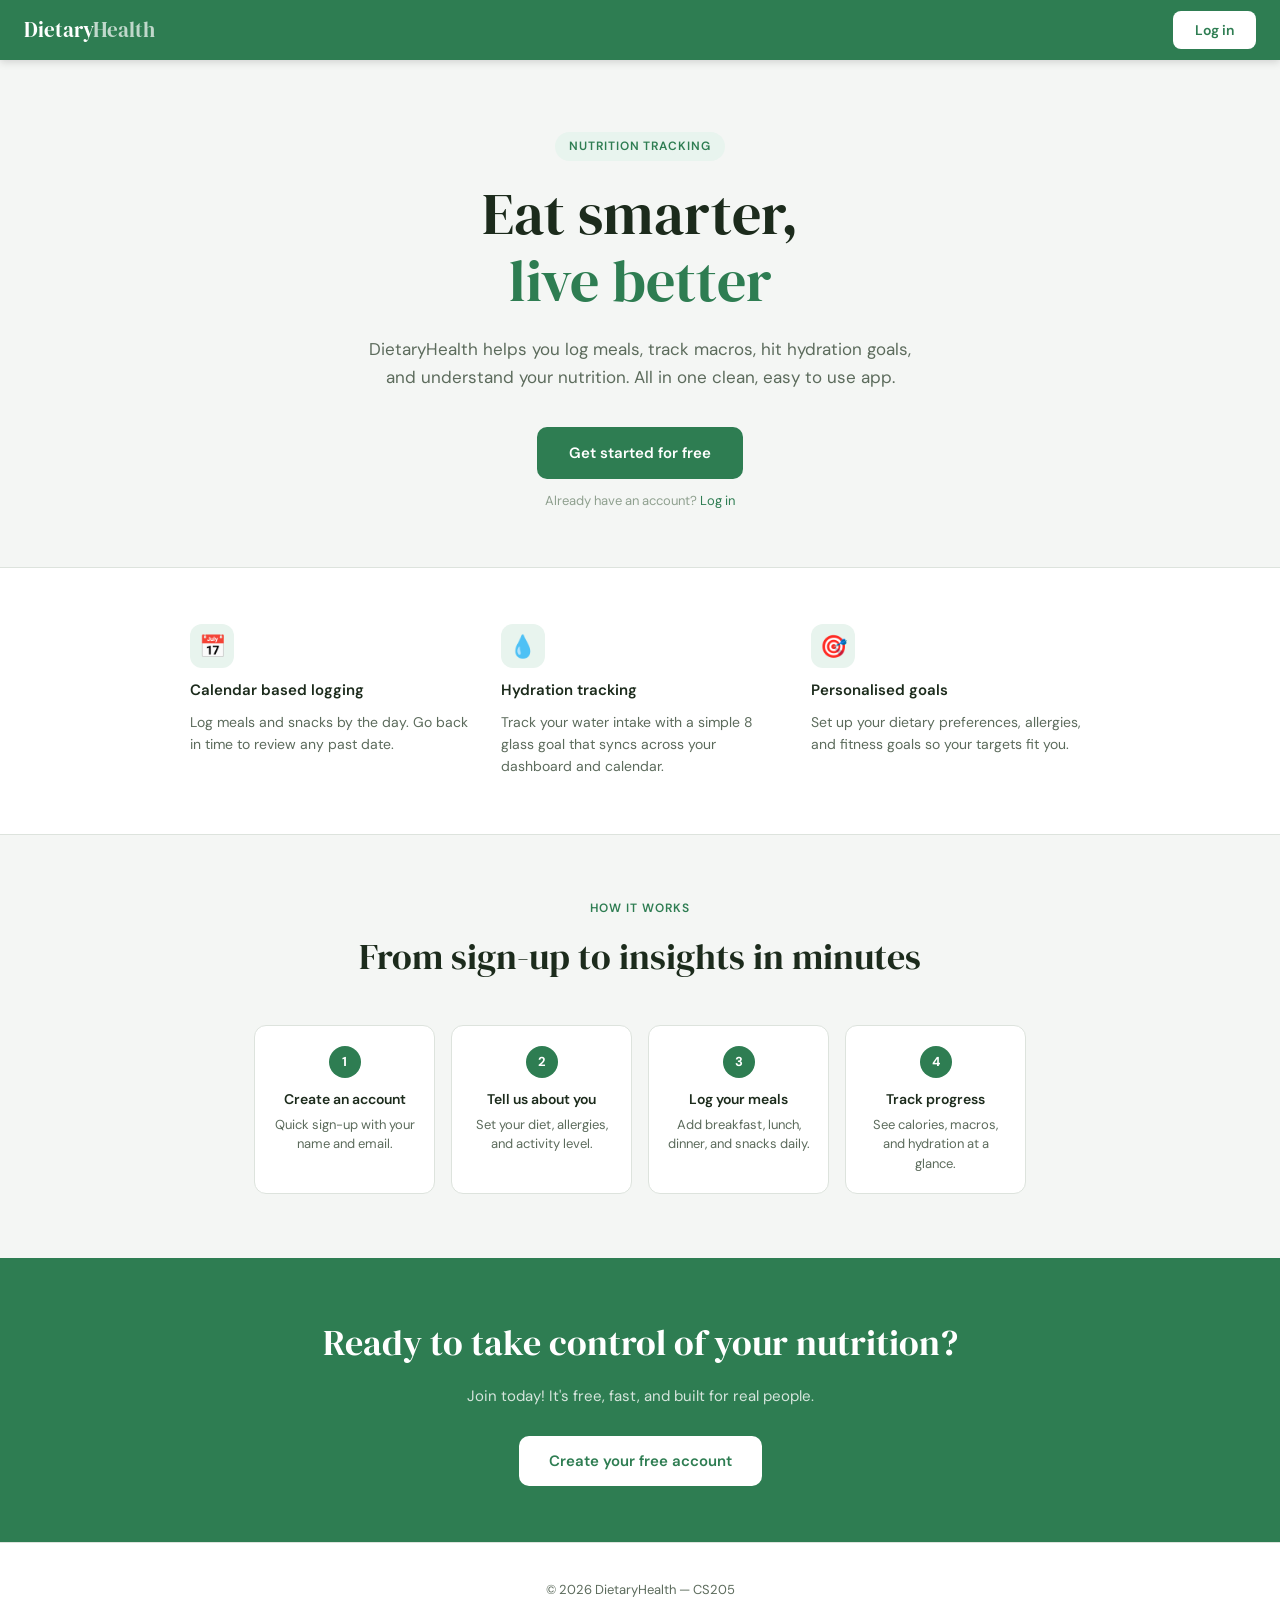
==== src/index.html @ 4d4fac88 "Fixed all the path errors with the index, login and register pages" ====
<!DOCTYPE html>
<html lang="en">
<head>
  <meta charset="UTF-8">
  <meta name="viewport" content="width=device-width, initial-scale=1.0">
  <title>DietaryHealth – Eat smarter, live better</title>
  <link rel="stylesheet" href="https://fonts.googleapis.com/css2?family=DM+Sans:wght@400;500;600&family=DM+Serif+Display&display=swap">
  <link rel="stylesheet" href="css/main.css">
  <style>
    /* ── Landing-page nav (no auth, just brand + login btn) ── */
    .nav {
      position: sticky; top: 0; z-index: 100;
      height: 60px;
      background: #2e7d52;
      box-shadow: 0 2px 8px rgba(0,0,0,0.15);
      display: flex; align-items: center;
      padding: 0 max(24px, env(safe-area-inset-left, 0px));
    }
    .nav-brand {
      font-family: 'DM Serif Display', Georgia, serif;
      font-size: 21px; font-weight: 400;
      color: #fff; text-decoration: none;
      flex: 1;
    }
    .nav-brand span { color: rgba(255,255,255,0.7); }
    .nav-login-btn {
      padding: 8px 22px;
      border-radius: 8px;
      background: #fff;
      color: #2e7d52;
      font-size: 14px; font-weight: 600;
      text-decoration: none;
      font-family: inherit;
      transition: background .15s, color .15s;
      border: none; cursor: pointer;
    }
    .nav-login-btn:hover { background: #f0faf4; text-decoration: none; }

    /* ── Hero ── */
    .hero {
      max-width: 760px;
      margin: 0 auto;
      padding: 72px max(24px, env(safe-area-inset-left, 0px)) 56px;
      text-align: center;
    }
    .hero-pill {
      display: inline-block;
      background: #e8f4ee;
      color: #2e7d52;
      font-size: 12px; font-weight: 600;
      letter-spacing: .08em; text-transform: uppercase;
      padding: 5px 14px; border-radius: 99px;
      margin-bottom: 20px;
    }
    .hero h1 {
      font-family: 'DM Serif Display', Georgia, serif;
      font-size: clamp(36px, 7vw, 58px);
      font-weight: 400;
      color: var(--fg);
      line-height: 1.15;
      text-wrap: balance;
      margin: 0 0 20px;
    }
    .hero h1 em { color: #2e7d52; font-style: normal; }
    .hero-sub {
      font-size: clamp(15px, 2vw, 17px);
      color: var(--fg-muted);
      max-width: 560px;
      margin: 0 auto 36px;
      line-height: 1.65;
    }
    .hero-cta {
      display: inline-flex; align-items: center; gap: 8px;
      background: #2e7d52; color: #fff;
      font-size: 15px; font-weight: 600;
      padding: 14px 32px; border-radius: 10px;
      text-decoration: none;
      transition: background .15s;
      border: none; cursor: pointer; font-family: inherit;
    }
    .hero-cta:hover { background: #1f5c3a; text-decoration: none; }
    .hero-cta-note {
      display: block; margin-top: 12px;
      font-size: 13px; color: var(--fg-subtle);
    }

    /* ── Feature strip ── */
    .features {
      background: var(--surface);
      border-top: 1px solid var(--border);
      border-bottom: 1px solid var(--border);
      padding: 56px max(24px, env(safe-area-inset-left, 0px));
    }
    .features-inner {
      max-width: 900px; margin: 0 auto;
      display: grid;
      grid-template-columns: repeat(3, 1fr);
      gap: 32px;
    }
    @media (max-width: 640px) { .features-inner { grid-template-columns: 1fr; gap: 24px; } }
    .feat {
      display: flex; flex-direction: column; gap: 10px;
    }
    .feat-icon {
      width: 44px; height: 44px; border-radius: 12px;
      background: #e8f4ee;
      display: flex; align-items: center; justify-content: center;
      font-size: 22px;
    }
    .feat-title { font-weight: 600; font-size: 15px; color: var(--fg); }
    .feat-desc  { font-size: 14px; color: var(--fg-muted); line-height: 1.55; }

    /* ── How it works ── */
    .how {
      max-width: 820px; margin: 0 auto;
      padding: 64px max(24px, env(safe-area-inset-left, 0px));
    }
    .how-eyebrow {
      text-align: center;
      font-size: 12px; font-weight: 600; letter-spacing: .08em; text-transform: uppercase;
      color: #2e7d52; margin-bottom: 10px;
    }
    .how h2 {
      font-family: 'DM Serif Display', Georgia, serif;
      font-size: clamp(26px, 4vw, 36px); font-weight: 400;
      text-align: center; color: var(--fg);
      text-wrap: balance; margin: 0 0 40px;
    }
    .steps {
      display: grid;
      grid-template-columns: repeat(4, 1fr);
      gap: 16px;
    }
    @media (max-width: 640px) { .steps { grid-template-columns: 1fr 1fr; } }
    @media (max-width: 380px)  { .steps { grid-template-columns: 1fr; } }
    .step {
      background: var(--surface);
      border: 1px solid var(--border);
      border-radius: 12px;
      padding: 20px 16px;
      text-align: center;
    }
    .step-num {
      width: 32px; height: 32px; border-radius: 50%;
      background: #2e7d52; color: #fff;
      font-size: 13px; font-weight: 700;
      display: inline-flex; align-items: center; justify-content: center;
      margin-bottom: 10px;
    }
    .step-title { font-weight: 600; font-size: 14px; color: var(--fg); margin-bottom: 4px; }
    .step-desc  { font-size: 13px; color: var(--fg-muted); line-height: 1.5; }

    /* ── Bottom CTA ── */
    .bottom-cta {
      background: #2e7d52;
      padding: 56px max(24px, env(safe-area-inset-left, 0px));
      text-align: center;
    }
    .bottom-cta h2 {
      font-family: 'DM Serif Display', Georgia, serif;
      font-size: clamp(24px, 4vw, 36px); font-weight: 400;
      color: #fff; margin: 0 0 12px; text-wrap: balance;
    }
    .bottom-cta p {
      color: rgba(255,255,255,0.8); font-size: 15px;
      margin: 0 0 28px;
    }
    .cta-white {
      display: inline-flex; align-items: center; gap: 8px;
      background: #fff; color: #2e7d52;
      font-size: 15px; font-weight: 600;
      padding: 13px 30px; border-radius: 10px;
      text-decoration: none;
      transition: background .15s;
    }
    .cta-white:hover { background: #f0faf4; text-decoration: none; }

    /* ── Footer ── */
    .footer {
      background: var(--surface);
      border-top: 1px solid var(--border);
      padding: 24px max(24px, env(safe-area-inset-left, 0px));
      text-align: center;
      font-size: 13px; color: var(--fg-muted);
    }
    .footer a { color: var(--fg-muted); }
    .footer a:hover { color: var(--accent); }
  </style>
</head>
<body>

<!-- ── Top Nav ── -->
<nav class="nav">
  <a class="nav-brand" href="index.html">Dietary<span>Health</span></a>
  <a class="nav-login-btn" href="login.html">Log in</a>
</nav>

<!-- ── Hero ── -->
<section class="hero">
  <div class="hero-pill">Nutrition Tracking</div>
  <h1>Eat smarter,<br><em>live better</em></h1>
  <p class="hero-sub">
    DietaryHealth helps you log meals, track macros, hit hydration goals, and understand
    your nutrition. All in one clean, easy to use app.
  </p>
  <a class="hero-cta" href="register.html">Get started for free</a>
  <span class="hero-cta-note">Already have an account? <a href="login.html" style="color:var(--accent)">Log in</a></span>
</section>

<!-- ── Feature strip ── -->
<section class="features">
  <div class="features-inner">
    <div class="feat">
      <div class="feat-icon">📅</div>
      <div class="feat-title">Calendar based logging</div>
      <div class="feat-desc">Log meals and snacks by the day. Go back in time to review any past date.</div>
    </div>
    <div class="feat">
      <div class="feat-icon">💧</div>
      <div class="feat-title">Hydration tracking</div>
      <div class="feat-desc">Track your water intake with a simple 8 glass goal that syncs across your dashboard and calendar.</div>
    </div>
    <div class="feat">
      <div class="feat-icon">🎯</div>
      <div class="feat-title">Personalised goals</div>
      <div class="feat-desc">Set up your dietary preferences, allergies, and fitness goals so your targets fit you.</div>
    </div>
  </div>
</section>

<!-- ── How it works ── -->
<section class="how">
  <div class="how-eyebrow">How it works</div>
  <h2>From sign-up to insights in minutes</h2>
  <div class="steps">
    <div class="step">
      <div class="step-num">1</div>
      <div class="step-title">Create an account</div>
      <div class="step-desc">Quick sign-up with your name and email.</div>
    </div>
    <div class="step">
      <div class="step-num">2</div>
      <div class="step-title">Tell us about you</div>
      <div class="step-desc">Set your diet, allergies, and activity level.</div>
    </div>
    <div class="step">
      <div class="step-num">3</div>
      <div class="step-title">Log your meals</div>
      <div class="step-desc">Add breakfast, lunch, dinner, and snacks daily.</div>
    </div>
    <div class="step">
      <div class="step-num">4</div>
      <div class="step-title">Track progress</div>
      <div class="step-desc">See calories, macros, and hydration at a glance.</div>
    </div>
  </div>
</section>

<!-- ── Bottom CTA ── -->
<section class="bottom-cta">
  <h2>Ready to take control of your nutrition?</h2>
  <p>Join today! It's free, fast, and built for real people.</p>
  <a class="cta-white" href="register.html">Create your free account</a>
</section>

<!-- ── Footer ── -->
<footer class="footer">
  <p>© 2026 DietaryHealth &mdash; CS205</p>
</footer>

</body>
</html>
---- src/css/main.css ----
/* ============================================================
   DietaryHealth — main.css
   Shared design tokens, layout, and components
   Used by: login, register, questionnaire, dashboard, calendar
   ============================================================ */

/* ── Google Fonts (also in each HTML <head>) ── */
@import url('https://fonts.googleapis.com/css2?family=DM+Sans:wght@400;500;600&family=DM+Serif+Display&display=swap');

/* ── Design tokens — clean green + slate palette ── */
:root {
  /* Backgrounds */
  --bg:             #f4f6f4;   /* very light sage tint */
  --surface:        #ffffff;
  --surface-raised: #ffffff;

  /* Borders */
  --border:         #dde3dd;

  /* Text */
  --fg:             #1c2b1c;   /* dark green-tinted black */
  --fg-muted:       #5c6b5c;
  --fg-subtle:      #8fa08f;

  /* Brand accent — forest green */
  --accent:         #2e7d52;
  --accent-light:   #e8f4ee;
  --accent-dark:    #1f5c3a;

  /* Danger — soft red */
  --danger:         #c0392b;
  --danger-light:   #fdf0ee;

  /* Chips / interactive surfaces */
  --chip-bg:        #eaf0ea;
  --chip-active:    #2e7d52;
  --chip-active-fg: #ffffff;

  /* Inputs */
  --input-bg:       #ffffff;

  /* Layout */
  --nav-h:          60px;
  --radius:         10px;
  --radius-sm:      6px;
  --shadow:         0 1px 4px rgba(0,0,0,0.06), 0 4px 16px rgba(0,0,0,0.04);
  --shadow-md:      0 2px 8px rgba(0,0,0,0.09), 0 8px 24px rgba(0,0,0,0.06);
}

@media (prefers-color-scheme: dark) {
  :root:not([data-theme="light"]) {
    --bg:             #111a11;
    --surface:        #192019;
    --surface-raised: #1f281f;
    --border:         #2a362a;
    --fg:             #e8f0e8;
    --fg-muted:       #8fa08f;
    --fg-subtle:      #5c6b5c;
    --accent:         #4caf78;
    --accent-light:   #162a1e;
    --accent-dark:    #70c898;
    --danger:         #e05a4e;
    --danger-light:   #2a1010;
    --chip-bg:        #1f281f;
    --chip-active:    #4caf78;
    --chip-active-fg: #0a1a0e;
    --input-bg:       #151e15;
    --shadow:         0 1px 4px rgba(0,0,0,0.3), 0 4px 16px rgba(0,0,0,0.2);
    --shadow-md:      0 2px 8px rgba(0,0,0,0.4), 0 8px 24px rgba(0,0,0,0.3);
    color-scheme: dark;
  }
}
:root[data-theme="dark"] {
  --bg:             #111a11;
  --surface:        #192019;
  --surface-raised: #1f281f;
  --border:         #2a362a;
  --fg:             #e8f0e8;
  --fg-muted:       #8fa08f;
  --fg-subtle:      #5c6b5c;
  --accent:         #4caf78;
  --accent-light:   #162a1e;
  --accent-dark:    #70c898;
  --danger:         #e05a4e;
  --danger-light:   #2a1010;
  --chip-bg:        #1f281f;
  --chip-active:    #4caf78;
  --chip-active-fg: #0a1a0e;
  --input-bg:       #151e15;
  --shadow:         0 1px 4px rgba(0,0,0,0.3), 0 4px 16px rgba(0,0,0,0.2);
  --shadow-md:      0 2px 8px rgba(0,0,0,0.4), 0 8px 24px rgba(0,0,0,0.3);
  color-scheme: dark;
}

/* ── Reset ── */
*, *::before, *::after { box-sizing: border-box; }
body {
  background: var(--bg);
  color: var(--fg);
  font-family: 'DM Sans', system-ui, sans-serif;
  font-size: 15px;
  line-height: 1.6;
  margin: 0;
  min-height: 100vh;
}
img { max-width: 100%; display: block; }
a { color: var(--accent); text-decoration: none; }
a:hover { text-decoration: underline; }

/* ── Top nav ── */
.nav {
  position: sticky;
  top: 0;
  z-index: 100;
  height: var(--nav-h);
  background: var(--accent);
  box-shadow: 0 2px 8px rgba(0,0,0,0.15);
  display: flex;
  align-items: center;
  padding: 0 max(20px, env(safe-area-inset-left, 0px));
  gap: 8px;
}
.nav-brand {
  font-family: 'DM Serif Display', Georgia, serif;
  font-size: 20px;
  font-weight: 400;
  color: #fff;
  text-decoration: none;
  flex-shrink: 0;
  margin-right: 8px;
}
.nav-brand span { color: rgba(255,255,255,0.75); }
.nav-links {
  display: flex;
  gap: 2px;
  flex: 1;
}
.nav-link {
  padding: 7px 14px;
  border-radius: var(--radius-sm);
  font-size: 14px;
  font-weight: 500;
  color: rgba(255,255,255,0.85);
  text-decoration: none;
  transition: background .15s, color .15s;
  /* reset button defaults */
  background: none;
  border: none;
  cursor: pointer;
  font-family: inherit;
  display: inline-flex;
  align-items: center;
  white-space: nowrap;
}
.nav-link:hover { background: rgba(255,255,255,0.15); color: #fff; text-decoration: none; }
.nav-link.active { background: rgba(255,255,255,0.2); color: #fff; font-weight: 600; }
.nav-link.nav-logout { color: rgba(255,220,220,0.9); }
.nav-link.nav-logout:hover { background: rgba(255,255,255,0.15); color: #fff; }
.nav-end { margin-left: auto; display: flex; align-items: center; gap: 12px; }
.nav-avatar {
  width: 34px; height: 34px;
  border-radius: 50%;
  background: var(--accent);
  color: var(--chip-active-fg);
  font-size: 13px;
  font-weight: 600;
  display: flex; align-items: center; justify-content: center;
  cursor: pointer;
  user-select: none;
}

/* ── Page wrapper ── */
.page {
  max-width: 900px;
  margin: 0 auto;
  padding: 36px max(20px, env(safe-area-inset-left, 0px)) 60px;
}
.page-narrow {
  max-width: 480px;
  margin: 0 auto;
  padding: 48px max(20px, env(safe-area-inset-left, 0px)) 60px;
}

/* ── Page heading ── */
.page-eyebrow {
  font-size: 12px;
  font-weight: 600;
  letter-spacing: .08em;
  text-transform: uppercase;
  color: var(--accent);
  margin-bottom: 6px;
}
.page-title {
  font-family: 'DM Serif Display', Georgia, serif;
  font-size: clamp(24px, 5vw, 34px);
  font-weight: 400;
  line-height: 1.2;
  color: var(--fg);
  text-wrap: balance;
  margin: 0 0 8px;
}
.page-desc { color: var(--fg-muted); font-size: 14px; margin: 0 0 32px; }

/* ── Card ── */
.card {
  background: var(--surface);
  border: 1px solid var(--border);
  border-radius: var(--radius);
  padding: 24px;
  box-shadow: var(--shadow);
}
.card + .card { margin-top: 16px; }
.card-title {
  font-size: 13px;
  font-weight: 600;
  letter-spacing: .06em;
  text-transform: uppercase;
  color: var(--accent);
  margin: 0 0 16px;
}

/* ── Form fields ── */
.field { margin-bottom: 18px; }
.field:last-child { margin-bottom: 0; }
.field-label {
  display: block;
  font-weight: 600;
  font-size: 14px;
  margin-bottom: 6px;
  color: var(--fg);
}
.field-hint {
  font-size: 13px;
  color: var(--fg-muted);
  margin-bottom: 8px;
  line-height: 1.4;
}
.field-error {
  font-size: 13px;
  color: var(--danger);
  margin-top: 6px;
  display: none;
}
.field-error.visible { display: block; }

input[type="text"],
input[type="email"],
input[type="password"],
input[type="number"],
select,
textarea {
  width: 100%;
  background: var(--input-bg);
  border: 1.5px solid var(--border);
  border-radius: 8px;
  padding: 10px 12px;
  font-family: inherit;
  font-size: 14px;
  color: var(--fg);
  outline: none;
  transition: border-color .15s, box-shadow .15s;
  appearance: none;
  -webkit-appearance: none;
}
input:focus, select:focus, textarea:focus {
  border-color: var(--accent);
  box-shadow: 0 0 0 3px var(--accent-light);
}
textarea { resize: vertical; min-height: 80px; }
select {
  background-image: url("data:image/svg+xml,%3Csvg xmlns='http://www.w3.org/2000/svg' width='12' height='8' viewBox='0 0 12 8'%3E%3Cpath d='M1 1l5 5 5-5' stroke='%236b6560' stroke-width='1.5' fill='none' stroke-linecap='round'/%3E%3C/svg%3E");
  background-repeat: no-repeat;
  background-position: right 12px center;
  padding-right: 32px;
}

/* ── Buttons ── */
.btn {
  display: inline-flex;
  align-items: center;
  justify-content: center;
  gap: 6px;
  padding: 11px 24px;
  border-radius: 8px;
  font-family: inherit;
  font-size: 14px;
  font-weight: 600;
  cursor: pointer;
  border: none;
  text-decoration: none;
  transition: background .15s, opacity .15s, border-color .15s;
  white-space: nowrap;
}
.btn:hover { text-decoration: none; }
.btn-primary { background: var(--accent); color: #fff; }
.btn-primary:hover { background: var(--accent-dark); }
.btn-ghost {
  background: var(--chip-bg);
  color: var(--fg);
  border: 1.5px solid var(--border);
}
.btn-ghost:hover { border-color: var(--accent); }
.btn-danger { background: var(--danger); color: #fff; }
.btn-full { width: 100%; }
.btn:disabled { opacity: .5; cursor: not-allowed; }

/* ── Chips ── */
.chip-row { display: flex; flex-wrap: wrap; gap: 8px; margin-top: 8px; }
.chip {
  display: inline-flex;
  align-items: center;
  gap: 6px;
  padding: 7px 14px;
  border-radius: 99px;
  background: var(--chip-bg);
  color: var(--fg);
  font-size: 14px;
  font-weight: 500;
  border: 1.5px solid transparent;
  cursor: pointer;
  transition: background .15s, border-color .15s, color .15s;
  user-select: none;
  -webkit-user-select: none;
}
.chip:hover { border-color: var(--accent); }
.chip.active {
  background: var(--chip-active);
  color: var(--chip-active-fg);
  border-color: var(--chip-active);
}
.chip .check { display: none; font-size: 12px; }
.chip.active .check { display: inline; }

/* ── Unit toggle ── */
.unit-toggle {
  display: flex;
  border: 1.5px solid var(--border);
  border-radius: 8px;
  overflow: hidden;
  width: fit-content;
  margin-bottom: 12px;
}
.unit-btn {
  padding: 6px 14px;
  font-size: 13px;
  font-weight: 500;
  background: transparent;
  color: var(--fg-muted);
  border: none;
  cursor: pointer;
  font-family: inherit;
  transition: background .15s, color .15s;
}
.unit-btn.active { background: var(--accent); color: var(--chip-active-fg); }

/* ── Progress / stat bar ── */
.stat-bar-wrap { margin-top: 8px; }
.stat-bar-track {
  height: 8px;
  background: var(--border);
  border-radius: 99px;
  overflow: hidden;
  margin-bottom: 4px;
}
.stat-bar-fill {
  height: 100%;
  background: var(--accent);
  border-radius: 99px;
  transition: width .5s ease;
}
.stat-bar-fill.warn { background: #d4882a; }
.stat-bar-fill.over { background: var(--danger); }
.stat-bar-labels {
  display: flex;
  justify-content: space-between;
  font-size: 12px;
  color: var(--fg-muted);
}

/* ── Badge ── */
.badge {
  display: inline-block;
  font-size: 11px;
  font-weight: 600;
  letter-spacing: .04em;
  padding: 2px 8px;
  border-radius: 99px;
}
.badge-green { background: var(--accent-light); color: var(--accent); }
.badge-muted { background: var(--chip-bg); color: var(--fg-muted); }
.badge-warn  { background: #fdf0d5; color: #a06020; }

/* ── Divider ── */
.divider {
  border: none;
  border-top: 1px solid var(--border);
  margin: 24px 0;
}
.divider-label {
  display: flex;
  align-items: center;
  gap: 12px;
  color: var(--fg-muted);
  font-size: 13px;
  margin: 20px 0;
}
.divider-label::before,
.divider-label::after {
  content: "";
  flex: 1;
  height: 1px;
  background: var(--border);
}

/* ── Optional badge ── */
.optional-badge {
  display: inline-block;
  font-size: 11px;
  font-weight: 500;
  letter-spacing: .04em;
  color: var(--fg-muted);
  background: var(--chip-bg);
  border-radius: 4px;
  padding: 1px 6px;
  margin-left: 8px;
  vertical-align: middle;
}

/* ── Alert ── */
.alert {
  padding: 12px 16px;
  border-radius: var(--radius-sm);
  font-size: 14px;
  margin-bottom: 20px;
}
.alert-danger { background: var(--danger-light); color: var(--danger); border: 1px solid var(--danger); }
.alert-success { background: var(--accent-light); color: var(--accent-dark); border: 1px solid var(--accent); }

/* ── Responsive ── */
@media (max-width: 600px) {
  .nav { gap: 4px; }
  .nav-brand { font-size: 17px; margin-right: 4px; }
  .nav-links { overflow-x: auto; flex-wrap: nowrap; gap: 0; }
  .nav-link { padding: 6px 10px; font-size: 13px; }
  .page, .page-narrow { padding-top: 28px; }
  .card { padding: 18px 16px; }
}
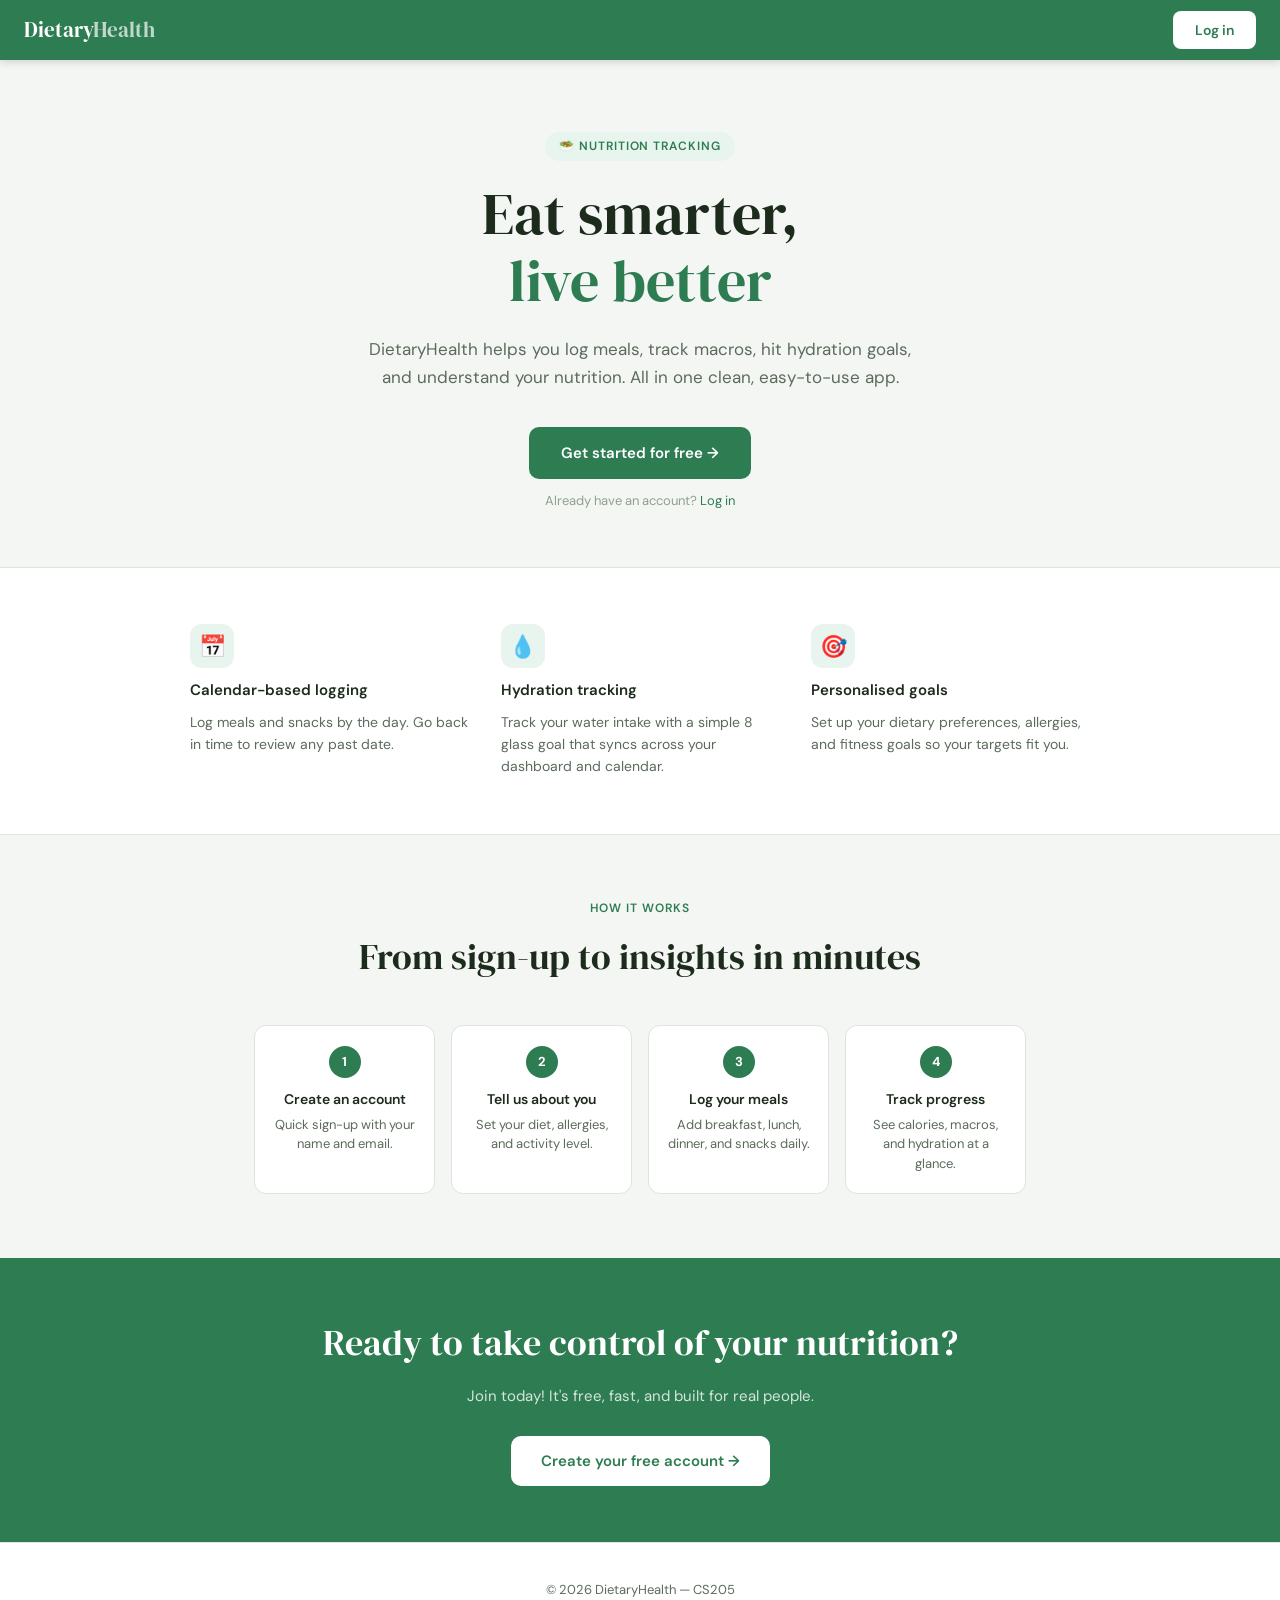
==== commit 0dbf8667: "Fixed data issues in the calendar and made it start at a clean slate for each new account, and added" ====
--- a/src/index.html
+++ b/src/index.html
@@ -197,13 +197,13 @@
 
 <!-- ── Hero ── -->
 <section class="hero">
-  <div class="hero-pill">Nutrition Tracking</div>
+  <div class="hero-pill">🥗 Nutrition Tracking</div>
   <h1>Eat smarter,<br><em>live better</em></h1>
   <p class="hero-sub">
     DietaryHealth helps you log meals, track macros, hit hydration goals, and understand
-    your nutrition. All in one clean, easy to use app.
+    your nutrition. All in one clean, easy-to-use app.
   </p>
-  <a class="hero-cta" href="register.html">Get started for free</a>
+  <a class="hero-cta" href="register.html">Get started for free →</a>
   <span class="hero-cta-note">Already have an account? <a href="login.html" style="color:var(--accent)">Log in</a></span>
 </section>
 
@@ -212,7 +212,7 @@
   <div class="features-inner">
     <div class="feat">
       <div class="feat-icon">📅</div>
-      <div class="feat-title">Calendar based logging</div>
+      <div class="feat-title">Calendar-based logging</div>
       <div class="feat-desc">Log meals and snacks by the day. Go back in time to review any past date.</div>
     </div>
     <div class="feat">
@@ -260,7 +260,7 @@
 <section class="bottom-cta">
   <h2>Ready to take control of your nutrition?</h2>
   <p>Join today! It's free, fast, and built for real people.</p>
-  <a class="cta-white" href="register.html">Create your free account</a>
+  <a class="cta-white" href="register.html">Create your free account →</a>
 </section>
 
 <!-- ── Footer ── -->
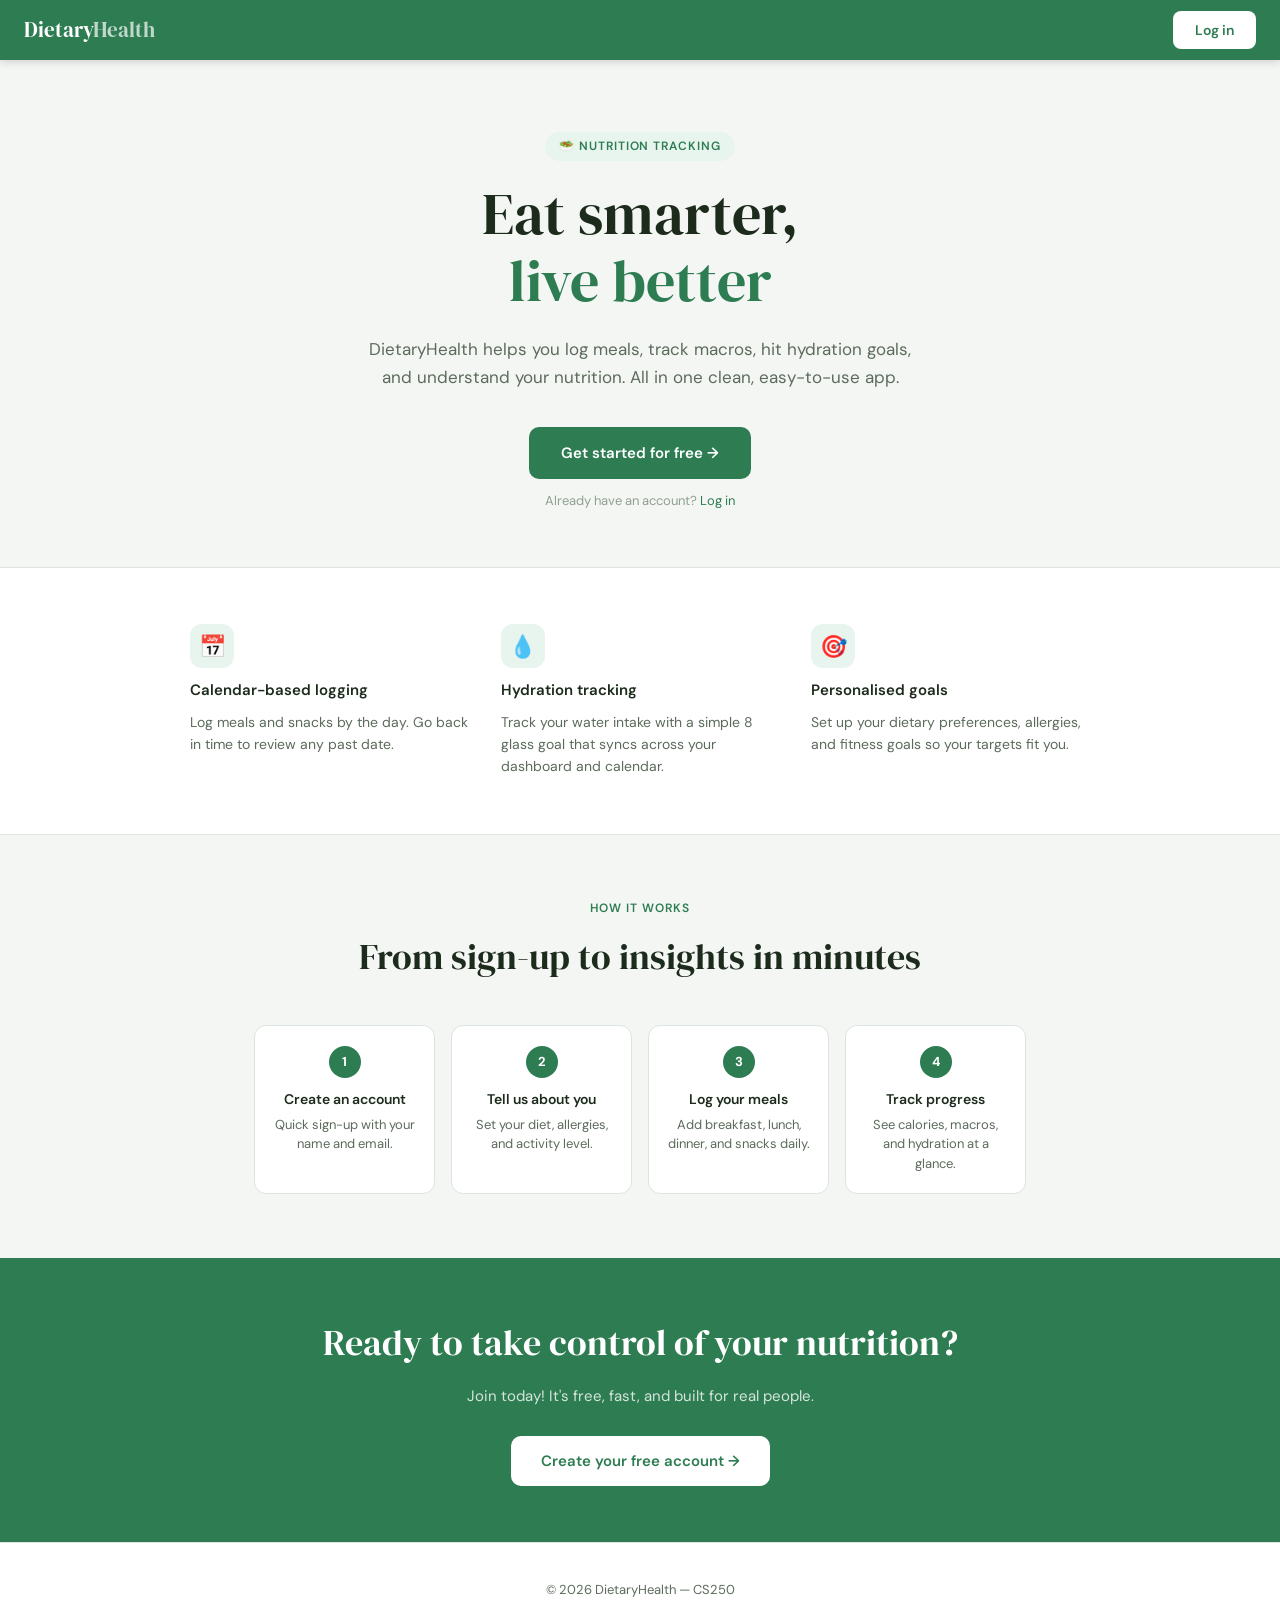
==== commit d655c852: "Fixed errors in Juypter Notebook, uploaded all of Rachel's csvs and Juypter Notebook, and fixed some" ====
--- a/src/index.html
+++ b/src/index.html
@@ -265,7 +265,7 @@
 
 <!-- ── Footer ── -->
 <footer class="footer">
-  <p>© 2026 DietaryHealth &mdash; CS205</p>
+  <p>© 2026 DietaryHealth &mdash; CS250</p>
 </footer>
 
 </body>
